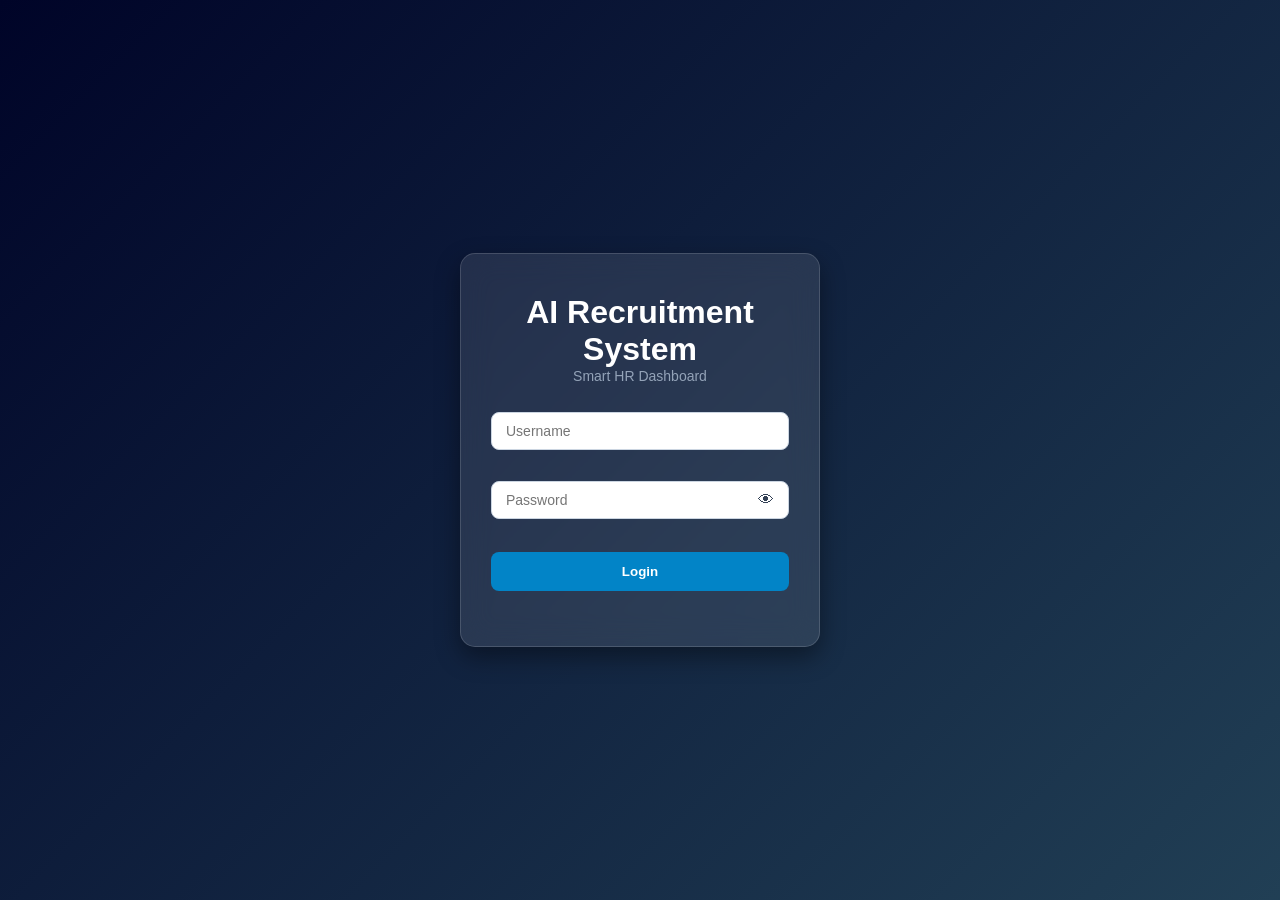
==== index.html @ 128d3105 "update" ====
<!DOCTYPE html>
<html lang="en">
<head>
    <meta charset="UTF-8">
    <meta name="viewport" content="width=device-width, initial-scale=1.0">
    <title>AI Recruitment Login</title>
    <link rel="stylesheet" href="style.css">
</head>
<body class="login-body">

    <div class="login-card">
        <h1>AI Recruitment System</h1>
        <p style="margin-bottom: 20px; color: #94a3b8; font-size: 14px;">Smart HR Dashboard</p>

        <div class="form-group" style="text-align: left;">
            <input type="text" id="username" placeholder="Username">
        </div>

        <div class="form-group password-box" style="text-align: left;">
            <input type="password" id="password" placeholder="Password">
            <span onclick="togglePassword()">👁</span>
        </div>

        <button class="btn-primary" onclick="login()" style="margin-top: 10px;">Login</button>

        <p id="msg"></p>
    </div>

    <script src="app.js"></script>
</body>
</html>
---- style.css ----
/* GLOBAL RESETS & GENERAL DESIGN */
* {
    margin: 0;
    padding: 0;
    box-sizing: border-box;
    font-family: 'Segoe UI', Arial, sans-serif;
}

body {
    background: #f8fafc;
    color: #1e293b;
}

/* LOGIN COMPONENT SPECIFIC */
.login-body {
    height: 100vh;
    display: flex;
    justify-content: center;
    align-items: center;
    background: linear-gradient(-45deg,#0f2027,#203a43,#2c5364,#000428);
    background-size: 400% 400%;
    animation: bg 10s ease infinite;
}

@keyframes bg {
    0%{background-position:0% 50%}
    50%{background-position:100% 50%}
    100%{background-position:0% 50%}
}

.login-card {
    background: rgba(255,255,255,0.1);
    padding: 40px 30px;
    border-radius: 15px;
    width: 360px;
    text-align: center;
    backdrop-filter: blur(15px);
    -webkit-backdrop-filter: blur(15px);
    color: white;
    box-shadow: 0 10px 25px rgba(0,0,0,0.4);
    border: 1px solid rgba(255, 255, 255, 0.15);
}

.login-card input {
    width: 100%;
    background: rgba(255, 255, 255, 0.9);
    color: #0f172a;
}

.password-box {
    position: relative;
    display: flex;
    align-items: center;
}

.password-box span {
    position: absolute;
    right: 15px;
    cursor: pointer;
    color: #334155;
    user-select: none;
}

#msg {
    margin-top: 15px;
    font-size: 14px;
    color: #f87171;
    font-weight: 500;
}

/* HEADER COMPONENT */
.top-header {
    width: 100%;
    background: #0f172a;
    color: white;
    padding: 15px 40px;
    display: flex;
    justify-content: space-between;
    align-items: center;
    box-shadow: 0 4px 6px -1px rgba(0,0,0,0.1);
    position: sticky;
    top: 0;
    z-index: 100;
}

.top-header h2 {
    font-size: 20px;
    font-weight: 700;
    letter-spacing: 0.5px;
    color: #38bdf8;
}

.btn-logout-top {
    padding: 8px 16px;
    background: transparent;
    border: 1px solid rgba(239, 68, 68, 0.4);
    border-radius: 6px;
    color: #f87171;
    font-weight: 600;
    cursor: pointer;
    transition: all 0.2s ease;
}

.btn-logout-top:hover {
    background: #ef4444;
    color: white;
    border-color: #ef4444;
}

/* RESET BUTTON STYLING */
.btn-sync {
    padding: 8px 16px;
    background: #0284c7;
    color: white;
    font-size: 14px;
    font-weight: 600;
    border: none;
    border-radius: 6px;
    cursor: pointer;
    transition: background 0.2s;
}

.btn-sync:hover {
    background: #0369a1;
}

/* GRID STRUCTURE PANELS */
.main-full {
    padding: 30px 40px;
    width: 100%;
    max-width: 1400px;
    margin: 0 auto;
}

.section {
    background: white;
    border-radius: 12px;
    padding: 25px;
    margin-bottom: 25px;
    box-shadow: 0 4px 6px -1px rgba(0,0,0,0.05);
    border: 1px solid #e2e8f0;
}

.section h1 {
    font-size: 20px;
    color: #0f172a;
    margin-bottom: 20px;
    font-weight: 600;
}

.stats-grid {
    display: flex;
    gap: 20px;
    width: 100%;
}

.stat-card {
    background: white;
    padding: 20px;
    border-radius: 12px;
    flex: 1;
    display: flex;
    align-items: center;
    gap: 15px;
    border: 1px solid #e2e8f0;
}

.stat-card .icon {
    font-size: 32px;
    background: #f0fdf4;
    padding: 10px;
    border-radius: 50px;
}

.stat-card h3 {
    font-size: 14px;
    color: #64748b;
    font-weight: 500;
}

.stat-card h2 {
    font-size: 28px;
    color: #0f172a;
    font-weight: 700;
}

.dashboard-layout {
    display: flex;
    gap: 25px;
    align-items: flex-start;
}

.left-col { flex: 1.6; }
.right-col { flex: 1; display: flex; flex-direction: column; }

.section-header {
    display: flex;
    justify-content: space-between;
    align-items: center;
    margin-bottom: 20px;
    flex-wrap: wrap;
    gap: 10px;
}

.section-header h1 { margin: 0; }

input[type="text"], input[type="password"], input[type="date"] {
    width: 100%;
    padding: 10px 14px;
    border: 1px solid #cbd5e1;
    border-radius: 8px;
    font-size: 14px;
    background: #fff;
    color: #1e293b;
    outline: none;
    margin: 8px 0;
    transition: border-color 0.2s;
}

input:focus {
    border-color: #38bdf8;
}

.section-header input[type="text"] {
    width: 250px;
    margin: 0;
}

.candidate-list {
    max-height: 520px;
    overflow-y: auto;
    padding-right: 5px;
}

.candidate-card {
    background: #f8fafc;
    border: 1px solid #e2e8f0;
    padding: 16px;
    border-radius: 10px;
    margin-bottom: 12px;
    display: flex;
    justify-content: space-between;
    align-items: center;
    transition: transform 0.2s, box-shadow 0.2s;
}

.candidate-card:hover {
    transform: translateY(-2px);
    box-shadow: 0 4px 12px rgba(0,0,0,0.03);
    background: #fff;
    border-color: #cbd5e1;
}

.candidate-info h4 {
    font-size: 16px;
    color: #0f172a;
    margin-bottom: 4px;
}

.skills-tag {
    font-size: 13px;
    color: #64748b;
}

.candidate-actions {
    display: flex;
    align-items: center;
    gap: 10px;
}

.score-badge {
    padding: 6px 12px;
    border-radius: 20px;
    font-size: 12px;
    font-weight: 600;
}
.badge-high { background: #dcfce7; color: #15803d; }
.badge-mid { background: #fef9c3; color: #a16207; }

button.btn-primary, button.btn-secondary {
    width: 100%;
    padding: 12px;
    border: none;
    border-radius: 8px;
    color: white;
    font-weight: 600;
    cursor: pointer;
    margin-top: 10px;
    transition: background 0.2s;
}

button.btn-primary { background: #0284c7; }
button.btn-primary:hover { background: #0369a1; }

button.btn-secondary { background: #10b981; }
button.btn-secondary:hover { background: #059669; }

.btn-action {
    padding: 6px 12px;
    background: #e2e8f0;
    border: none;
    border-radius: 6px;
    font-size: 12px;
    font-weight: 500;
    cursor: pointer;
    color: #334155;
}
.btn-action:hover { background: #cbd5e1; }

.btn-delete {
    background: transparent;
    border: none;
    cursor: pointer;
    padding: 5px;
    font-size: 14px;
    border-radius: 4px;
}
.btn-delete:hover { background: #fee2e2; }

.form-group {
    margin-bottom: 15px;
}
.form-group label {
    display: block;
    font-size: 13px;
    color: #64748b;
    margin-bottom: 6px;
    font-weight: 500;
}
.empty-state {
    text-align: center;
    color: #94a3b8;
    padding: 30px;
    font-style: italic;
}
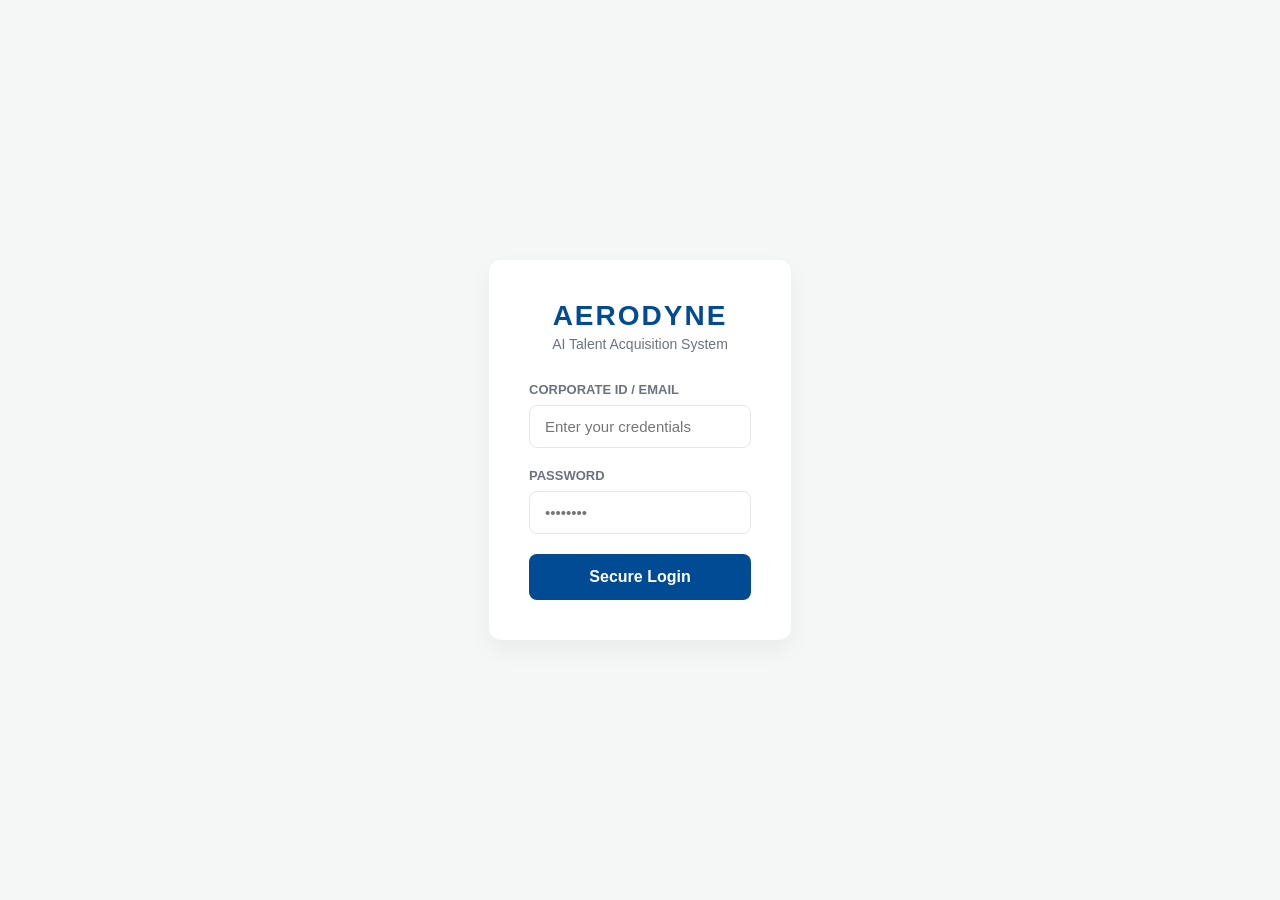
==== commit 979034e4: "update" ====
--- a/index.html
+++ b/index.html
@@ -3,29 +3,29 @@
 <head>
     <meta charset="UTF-8">
     <meta name="viewport" content="width=device-width, initial-scale=1.0">
-    <title>AI Recruitment Login</title>
+    <title>Aerodyne - AI Talent Acquisition</title>
     <link rel="stylesheet" href="style.css">
 </head>
 <body class="login-body">
-
-    <div class="login-card">
-        <h1>AI Recruitment System</h1>
-        <p style="margin-bottom: 20px; color: #94a3b8; font-size: 14px;">Smart HR Dashboard</p>
-
-        <div class="form-group" style="text-align: left;">
-            <input type="text" id="username" placeholder="Username">
+    <div class="login-container">
+        <div class="login-card">
+            <div class="brand">
+                <div class="brand-logo">AERODYNE</div>
+                <p>AI Talent Acquisition System</p>
+            </div>
+            <form id="loginForm">
+                <div class="input-group">
+                    <label for="username">Corporate ID / Email</label>
+                    <input type="text" id="username" placeholder="Enter your credentials" required>
+                </div>
+                <div class="input-group">
+                    <label for="password">Password</label>
+                    <input type="password" id="password" placeholder="••••••••" required>
+                </div>
+                <button type="submit" class="btn-primary">Secure Login</button>
+            </form>
         </div>
-
-        <div class="form-group password-box" style="text-align: left;">
-            <input type="password" id="password" placeholder="Password">
-            <span onclick="togglePassword()">👁</span>
-        </div>
-
-        <button class="btn-primary" onclick="login()" style="margin-top: 10px;">Login</button>
-
-        <p id="msg"></p>
     </div>
-
     <script src="app.js"></script>
 </body>
 </html>
--- a/style.css
+++ b/style.css
@@ -1,335 +1,99 @@
-/* GLOBAL RESETS & GENERAL DESIGN */
+:root {
+    --primary: #004b93; 
+    --primary-hover: #00366b;
+    --secondary: #10b981;
+    --background: #f4f7f6;
+    --surface: #ffffff;
+    --text-main: #1f2937;
+    --text-light: #6b7280;
+    --border: #e5e7eb;
+}
+
 * {
+    box-sizing: border-box;
     margin: 0;
     padding: 0;
-    box-sizing: border-box;
-    font-family: 'Segoe UI', Arial, sans-serif;
+    font-family: 'Inter', -apple-system, BlinkMacSystemFont, 'Segoe UI', Roboto, sans-serif;
 }
 
-body {
-    background: #f8fafc;
-    color: #1e293b;
-}
+body { background-color: var(--background); color: var(--text-main); }
 
-/* LOGIN COMPONENT SPECIFIC */
-.login-body {
-    height: 100vh;
-    display: flex;
-    justify-content: center;
-    align-items: center;
-    background: linear-gradient(-45deg,#0f2027,#203a43,#2c5364,#000428);
-    background-size: 400% 400%;
-    animation: bg 10s ease infinite;
-}
+/* Typography & Utilities */
+h1, h2, h3 { color: var(--text-main); }
+.hidden { display: none !important; }
+.text-center { text-align: center; }
 
-@keyframes bg {
-    0%{background-position:0% 50%}
-    50%{background-position:100% 50%}
-    100%{background-position:0% 50%}
-}
+/* --- Login Page --- */
+.login-body { display: flex; justify-content: center; align-items: center; height: 100vh; }
+.login-card { background: var(--surface); padding: 40px; border-radius: 12px; box-shadow: 0 10px 25px rgba(0,0,0,0.05); width: 100%; max-width: 400px; }
+.brand { text-align: center; margin-bottom: 30px; }
+.brand-logo { font-size: 28px; font-weight: 800; color: var(--primary); letter-spacing: 2px; }
+.brand p { color: var(--text-light); font-size: 14px; margin-top: 4px; }
+.input-group { margin-bottom: 20px; }
+.input-group label { display: block; margin-bottom: 8px; font-weight: 600; font-size: 13px; color: var(--text-light); text-transform: uppercase;}
+.input-group input { width: 100%; padding: 12px 15px; border: 1px solid var(--border); border-radius: 8px; outline: none; font-size: 15px; transition: 0.2s;}
+.input-group input:focus { border-color: var(--primary); box-shadow: 0 0 0 3px rgba(0, 75, 147, 0.1); }
+.btn-primary { width: 100%; background: var(--primary); color: white; border: none; padding: 14px; border-radius: 8px; font-size: 16px; font-weight: 600; cursor: pointer; transition: 0.2s; }
+.btn-primary:hover { background: var(--primary-hover); }
 
-.login-card {
-    background: rgba(255,255,255,0.1);
-    padding: 40px 30px;
-    border-radius: 15px;
-    width: 360px;
-    text-align: center;
-    backdrop-filter: blur(15px);
-    -webkit-backdrop-filter: blur(15px);
-    color: white;
-    box-shadow: 0 10px 25px rgba(0,0,0,0.4);
-    border: 1px solid rgba(255, 255, 255, 0.15);
-}
+/* --- Dashboard --- */
+.navbar { display: flex; justify-content: space-between; align-items: center; padding: 15px 40px; background: var(--surface); border-bottom: 1px solid var(--border); }
+.navbar .logo { font-weight: 800; color: var(--primary); font-size: 20px; letter-spacing: 1px;}
+.navbar .logo span { color: var(--text-light); font-weight: 400; }
+.navbar a { text-decoration: none; color: var(--text-light); margin-left: 30px; font-weight: 500; font-size: 14px; transition: 0.2s;}
+.navbar a:hover, .navbar a.active { color: var(--primary); }
+.navbar a.logout { color: #ef4444; }
 
-.login-card input {
-    width: 100%;
-    background: rgba(255, 255, 255, 0.9);
-    color: #0f172a;
-}
+.dashboard { padding: 40px; max-width: 1200px; margin: 0 auto; }
+.dashboard-header { display: flex; justify-content: space-between; align-items: center; margin-bottom: 30px; }
+.dashboard-header h1 { font-size: 24px; }
+.dashboard-header p { color: var(--text-light); font-size: 15px; margin-top: 5px; }
 
-.password-box {
-    position: relative;
-    display: flex;
-    align-items: center;
-}
+.btn-action { display: flex; align-items: center; gap: 8px; background: var(--primary); color: white; border: none; padding: 10px 20px; border-radius: 8px; font-weight: 600; cursor: pointer; transition: 0.2s; }
+.btn-action:hover { background: var(--primary-hover); transform: translateY(-1px); }
 
-.password-box span {
-    position: absolute;
-    right: 15px;
-    cursor: pointer;
-    color: #334155;
-    user-select: none;
-}
+/* Metrics */
+.metrics-grid { display: grid; grid-template-columns: repeat(3, 1fr); gap: 24px; margin-bottom: 40px; }
+.metric-card { background: var(--surface); padding: 25px; border-radius: 12px; border: 1px solid var(--border); box-shadow: 0 4px 6px rgba(0,0,0,0.02); }
+.metric-card h3 { font-size: 13px; color: var(--text-light); text-transform: uppercase; letter-spacing: 1px; }
+.metric-card .number { font-size: 36px; font-weight: 800; color: var(--text-main); margin-top: 10px; }
+.highlight-card .number { color: var(--secondary); }
 
-#msg {
-    margin-top: 15px;
-    font-size: 14px;
-    color: #f87171;
-    font-weight: 500;
-}
+/* Table */
+.candidate-list { background: var(--surface); padding: 30px; border-radius: 12px; border: 1px solid var(--border); }
+.candidate-list h2 { font-size: 18px; margin-bottom: 20px; }
+table { width: 100%; border-collapse: collapse; }
+th, td { padding: 16px 12px; text-align: left; border-bottom: 1px solid var(--border); }
+th { color: var(--text-light); font-weight: 600; font-size: 13px; text-transform: uppercase; }
+td { font-size: 15px; }
+.score-badge { background: #e0f2fe; color: #0369a1; padding: 4px 10px; border-radius: 20px; font-weight: 700; font-size: 14px;}
 
-/* HEADER COMPONENT */
-.top-header {
-    width: 100%;
-    background: #0f172a;
-    color: white;
-    padding: 15px 40px;
-    display: flex;
-    justify-content: space-between;
-    align-items: center;
-    box-shadow: 0 4px 6px -1px rgba(0,0,0,0.1);
-    position: sticky;
-    top: 0;
-    z-index: 100;
-}
+/* Interactive Buttons */
+.btn-outline, .btn-explain { border: 1px solid var(--primary); background: transparent; color: var(--primary); padding: 8px 16px; border-radius: 6px; cursor: pointer; font-weight: 600; font-size: 13px; transition: 0.2s; }
+.btn-outline:hover { background: #f0f7ff; }
+.btn-explain { border-color: #6366f1; color: #6366f1; }
+.btn-explain:hover { background: #e0e7ff; }
+.btn-invited { background: var(--secondary); border: 1px solid var(--secondary); color: white; }
 
-.top-header h2 {
-    font-size: 20px;
-    font-weight: 700;
-    letter-spacing: 0.5px;
-    color: #38bdf8;
-}
+/* Modals */
+.modal { position: fixed; top: 0; left: 0; width: 100%; height: 100%; background: rgba(0,0,0,0.5); display: flex; justify-content: center; align-items: center; z-index: 1000; backdrop-filter: blur(4px); }
+.modal-content { background: var(--surface); padding: 40px; border-radius: 16px; width: 100%; max-width: 500px; box-shadow: 0 20px 25px -5px rgba(0,0,0,0.1); }
+.modal-header { display: flex; justify-content: space-between; align-items: center; border-bottom: 1px solid var(--border); padding-bottom: 15px; margin-bottom: 20px; }
+.close-btn { background: none; border: none; font-size: 24px; cursor: pointer; color: var(--text-light); }
 
-.btn-logout-top {
-    padding: 8px 16px;
-    background: transparent;
-    border: 1px solid rgba(239, 68, 68, 0.4);
-    border-radius: 6px;
-    color: #f87171;
-    font-weight: 600;
-    cursor: pointer;
-    transition: all 0.2s ease;
-}
+/* Loader Simulation */
+.loader { border: 4px solid #f3f3f3; border-top: 4px solid var(--primary); border-radius: 50%; width: 50px; height: 50px; animation: spin 1s linear infinite; margin: 20px auto; }
+@keyframes spin { 0% { transform: rotate(0deg); } 100% { transform: rotate(360deg); } }
+.status-text { color: var(--text-light); font-weight: 500; }
 
-.btn-logout-top:hover {
-    background: #ef4444;
-    color: white;
-    border-color: #ef4444;
-}
-
-/* RESET BUTTON STYLING */
-.btn-sync {
-    padding: 8px 16px;
-    background: #0284c7;
-    color: white;
-    font-size: 14px;
-    font-weight: 600;
-    border: none;
-    border-radius: 6px;
-    cursor: pointer;
-    transition: background 0.2s;
-}
-
-.btn-sync:hover {
-    background: #0369a1;
-}
-
-/* GRID STRUCTURE PANELS */
-.main-full {
-    padding: 30px 40px;
-    width: 100%;
-    max-width: 1400px;
-    margin: 0 auto;
-}
-
-.section {
-    background: white;
-    border-radius: 12px;
-    padding: 25px;
-    margin-bottom: 25px;
-    box-shadow: 0 4px 6px -1px rgba(0,0,0,0.05);
-    border: 1px solid #e2e8f0;
-}
-
-.section h1 {
-    font-size: 20px;
-    color: #0f172a;
-    margin-bottom: 20px;
-    font-weight: 600;
-}
-
-.stats-grid {
-    display: flex;
-    gap: 20px;
-    width: 100%;
-}
-
-.stat-card {
-    background: white;
-    padding: 20px;
-    border-radius: 12px;
-    flex: 1;
-    display: flex;
-    align-items: center;
-    gap: 15px;
-    border: 1px solid #e2e8f0;
-}
-
-.stat-card .icon {
-    font-size: 32px;
-    background: #f0fdf4;
-    padding: 10px;
-    border-radius: 50px;
-}
-
-.stat-card h3 {
-    font-size: 14px;
-    color: #64748b;
-    font-weight: 500;
-}
-
-.stat-card h2 {
-    font-size: 28px;
-    color: #0f172a;
-    font-weight: 700;
-}
-
-.dashboard-layout {
-    display: flex;
-    gap: 25px;
-    align-items: flex-start;
-}
-
-.left-col { flex: 1.6; }
-.right-col { flex: 1; display: flex; flex-direction: column; }
-
-.section-header {
-    display: flex;
-    justify-content: space-between;
-    align-items: center;
-    margin-bottom: 20px;
-    flex-wrap: wrap;
-    gap: 10px;
-}
-
-.section-header h1 { margin: 0; }
-
-input[type="text"], input[type="password"], input[type="date"] {
-    width: 100%;
-    padding: 10px 14px;
-    border: 1px solid #cbd5e1;
-    border-radius: 8px;
-    font-size: 14px;
-    background: #fff;
-    color: #1e293b;
-    outline: none;
-    margin: 8px 0;
-    transition: border-color 0.2s;
-}
-
-input:focus {
-    border-color: #38bdf8;
-}
-
-.section-header input[type="text"] {
-    width: 250px;
-    margin: 0;
-}
-
-.candidate-list {
-    max-height: 520px;
-    overflow-y: auto;
-    padding-right: 5px;
-}
-
-.candidate-card {
-    background: #f8fafc;
-    border: 1px solid #e2e8f0;
-    padding: 16px;
-    border-radius: 10px;
-    margin-bottom: 12px;
-    display: flex;
-    justify-content: space-between;
-    align-items: center;
-    transition: transform 0.2s, box-shadow 0.2s;
-}
-
-.candidate-card:hover {
-    transform: translateY(-2px);
-    box-shadow: 0 4px 12px rgba(0,0,0,0.03);
-    background: #fff;
-    border-color: #cbd5e1;
-}
-
-.candidate-info h4 {
-    font-size: 16px;
-    color: #0f172a;
-    margin-bottom: 4px;
-}
-
-.skills-tag {
-    font-size: 13px;
-    color: #64748b;
-}
-
-.candidate-actions {
-    display: flex;
-    align-items: center;
-    gap: 10px;
-}
-
-.score-badge {
-    padding: 6px 12px;
-    border-radius: 20px;
-    font-size: 12px;
-    font-weight: 600;
-}
-.badge-high { background: #dcfce7; color: #15803d; }
-.badge-mid { background: #fef9c3; color: #a16207; }
-
-button.btn-primary, button.btn-secondary {
-    width: 100%;
-    padding: 12px;
-    border: none;
-    border-radius: 8px;
-    color: white;
-    font-weight: 600;
-    cursor: pointer;
-    margin-top: 10px;
-    transition: background 0.2s;
-}
-
-button.btn-primary { background: #0284c7; }
-button.btn-primary:hover { background: #0369a1; }
-
-button.btn-secondary { background: #10b981; }
-button.btn-secondary:hover { background: #059669; }
-
-.btn-action {
-    padding: 6px 12px;
-    background: #e2e8f0;
-    border: none;
-    border-radius: 6px;
-    font-size: 12px;
-    font-weight: 500;
-    cursor: pointer;
-    color: #334155;
-}
-.btn-action:hover { background: #cbd5e1; }
-
-.btn-delete {
-    background: transparent;
-    border: none;
-    cursor: pointer;
-    padding: 5px;
-    font-size: 14px;
-    border-radius: 4px;
-}
-.btn-delete:hover { background: #fee2e2; }
-
-.form-group {
-    margin-bottom: 15px;
-}
-.form-group label {
-    display: block;
-    font-size: 13px;
-    color: #64748b;
-    margin-bottom: 6px;
-    font-weight: 500;
-}
-.empty-state {
-    text-align: center;
-    color: #94a3b8;
-    padding: 30px;
-    font-style: italic;
-}+/* XAI Styling */
+.score-display { text-align: center; margin-bottom: 30px; }
+.score-display h1 { font-size: 48px; color: var(--primary); }
+.score-display p { color: var(--text-light); font-weight: 500; }
+.xai-details h3 { font-size: 14px; text-transform: uppercase; color: var(--text-light); margin-bottom: 10px; }
+.tags-container { display: flex; flex-wrap: wrap; gap: 8px; }
+.tag { background: #f3f4f6; color: #374151; padding: 4px 12px; border-radius: 16px; font-size: 13px; font-weight: 500; border: 1px solid var(--border);}
+.context-text { font-size: 14px; line-height: 1.6; }
+.progress-bar-bg { background: #e5e7eb; height: 8px; border-radius: 4px; overflow: hidden; margin-bottom: 8px; }
+.progress-bar-fill { background: var(--secondary); height: 100%; border-radius: 4px; transition: width 1s ease-in-out; }
+.retention-text { font-size: 13px; color: var(--secondary); font-weight: 600; }
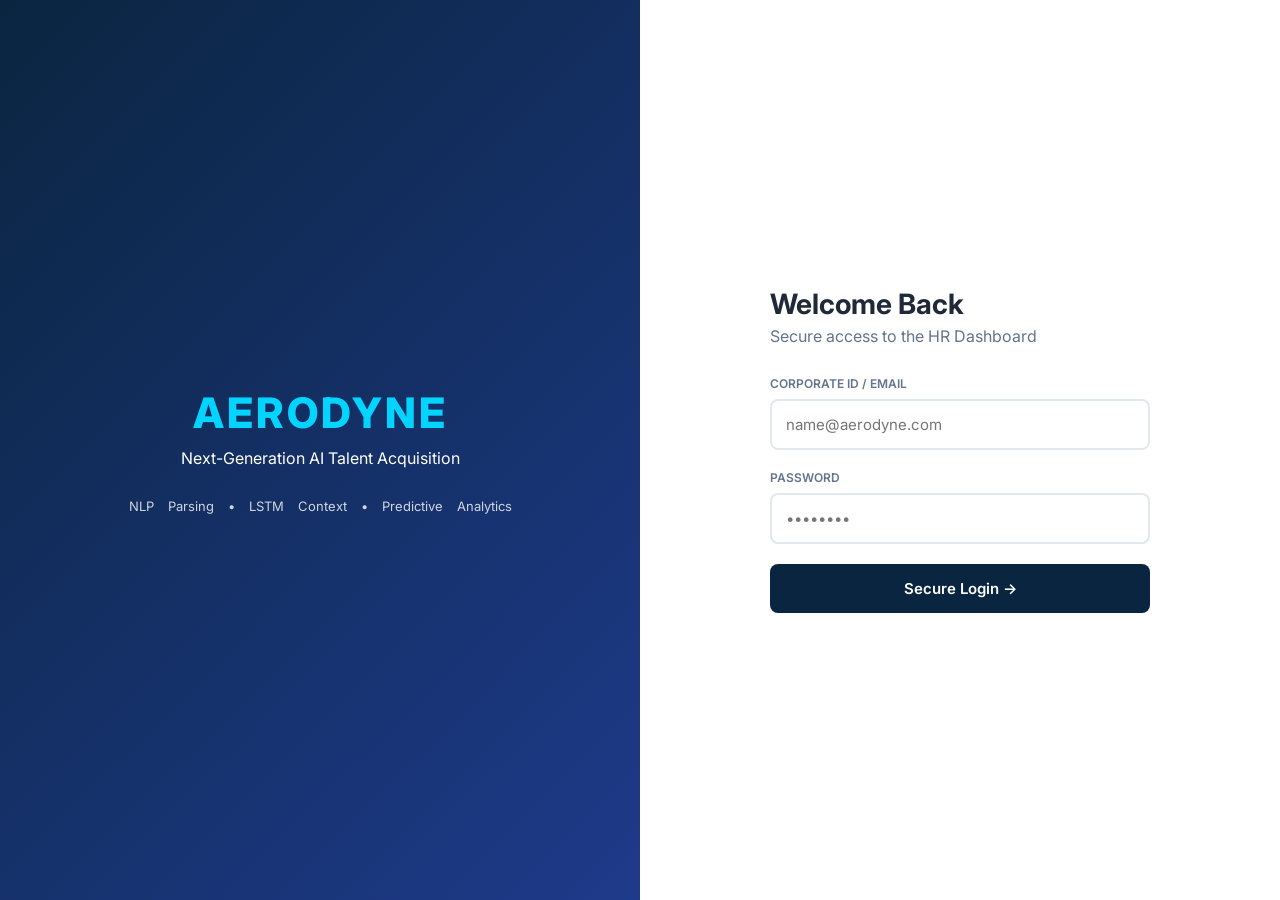
==== commit b1b96ef8: "update" ====
--- a/index.html
+++ b/index.html
@@ -4,26 +4,36 @@
     <meta charset="UTF-8">
     <meta name="viewport" content="width=device-width, initial-scale=1.0">
     <title>Aerodyne - AI Talent Acquisition</title>
+    <link href="https://fonts.googleapis.com/css2?family=Inter:wght@300;400;600;800&display=swap" rel="stylesheet">
     <link rel="stylesheet" href="style.css">
 </head>
 <body class="login-body">
     <div class="login-container">
-        <div class="login-card">
-            <div class="brand">
-                <div class="brand-logo">AERODYNE</div>
-                <p>AI Talent Acquisition System</p>
+        <div class="login-left">
+            <div class="brand-showcase">
+                <h1>AERODYNE</h1>
+                <p>Next-Generation AI Talent Acquisition</p>
+                <div class="tech-stack">
+                    <span>NLP Parsing</span> • <span>LSTM Context</span> • <span>Predictive Analytics</span>
+                </div>
             </div>
-            <form id="loginForm">
-                <div class="input-group">
-                    <label for="username">Corporate ID / Email</label>
-                    <input type="text" id="username" placeholder="Enter your credentials" required>
-                </div>
-                <div class="input-group">
-                    <label for="password">Password</label>
-                    <input type="password" id="password" placeholder="••••••••" required>
-                </div>
-                <button type="submit" class="btn-primary">Secure Login</button>
-            </form>
+        </div>
+        <div class="login-right">
+            <div class="login-form-wrapper">
+                <h2>Welcome Back</h2>
+                <p class="subtitle">Secure access to the HR Dashboard</p>
+                <form id="loginForm">
+                    <div class="input-group">
+                        <label for="username">Corporate ID / Email</label>
+                        <input type="text" id="username" placeholder="name@aerodyne.com" required>
+                    </div>
+                    <div class="input-group">
+                        <label for="password">Password</label>
+                        <input type="password" id="password" placeholder="••••••••" required>
+                    </div>
+                    <button type="submit" class="btn-primary ripple">Secure Login &rarr;</button>
+                </form>
+            </div>
         </div>
     </div>
     <script src="app.js"></script>
--- a/style.css
+++ b/style.css
@@ -1,99 +1,114 @@
 :root {
-    --primary: #004b93; 
-    --primary-hover: #00366b;
-    --secondary: #10b981;
-    --background: #f4f7f6;
+    --primary: #0a2540; /* Deep Enterprise Blue */
+    --accent: #00d4ff; /* Tech Cyan */
+    --success: #10b981;
+    --bg-main: #f6f9fc;
     --surface: #ffffff;
-    --text-main: #1f2937;
-    --text-light: #6b7280;
-    --border: #e5e7eb;
+    --text-dark: #1f2937;
+    --text-light: #64748b;
+    --border: #e2e8f0;
+    --shadow: 0 10px 15px -3px rgba(10, 37, 64, 0.08);
 }
 
-* {
-    box-sizing: border-box;
-    margin: 0;
-    padding: 0;
-    font-family: 'Inter', -apple-system, BlinkMacSystemFont, 'Segoe UI', Roboto, sans-serif;
-}
+* { box-sizing: border-box; margin: 0; padding: 0; font-family: 'Inter', sans-serif; }
+body { background: var(--bg-main); color: var(--text-dark); overflow-x: hidden; }
 
-body { background-color: var(--background); color: var(--text-main); }
+/* Animations */
+.fade-in { animation: fadeIn 0.8s ease forwards; }
+.slide-up { animation: slideUp 0.8s ease forwards; opacity: 0; transform: translateY(20px); }
+.delay-1 { animation-delay: 0.2s; }
+@keyframes fadeIn { to { opacity: 1; } }
+@keyframes slideUp { to { opacity: 1; transform: translateY(0); } }
 
-/* Typography & Utilities */
-h1, h2, h3 { color: var(--text-main); }
-.hidden { display: none !important; }
-.text-center { text-align: center; }
+/* --- Login Page (Split Screen) --- */
+.login-body { display: flex; height: 100vh; background: var(--surface); }
+.login-container { display: flex; width: 100%; }
+.login-left { flex: 1; background: linear-gradient(135deg, var(--primary) 0%, #1e3a8a 100%); color: white; display: flex; align-items: center; justify-content: center; padding: 40px; text-align: center; }
+.brand-showcase h1 { font-size: 42px; font-weight: 800; letter-spacing: 3px; margin-bottom: 10px; color: var(--accent); }
+.tech-stack { margin-top: 30px; font-size: 13px; opacity: 0.8; word-spacing: 10px; }
+.login-right { flex: 1; display: flex; align-items: center; justify-content: center; padding: 40px; }
+.login-form-wrapper { width: 100%; max-width: 380px; }
+.login-form-wrapper h2 { font-size: 28px; margin-bottom: 5px; }
+.subtitle { color: var(--text-light); margin-bottom: 30px; }
+.input-group { margin-bottom: 20px; }
+.input-group label { display: block; font-size: 12px; font-weight: 600; color: var(--text-light); text-transform: uppercase; margin-bottom: 8px; }
+.input-group input { width: 100%; padding: 14px; border: 2px solid var(--border); border-radius: 8px; font-size: 15px; transition: 0.3s; }
+.input-group input:focus { border-color: var(--primary); outline: none; box-shadow: 0 0 0 4px rgba(10,37,64,0.1); }
+.btn-primary { background: var(--primary); color: white; width: 100%; padding: 15px; border: none; border-radius: 8px; font-size: 15px; font-weight: 600; cursor: pointer; transition: 0.3s; }
+.btn-primary:hover { background: #1e3a8a; transform: translateY(-2px); box-shadow: 0 4px 12px rgba(10,37,64,0.2); }
 
-/* --- Login Page --- */
-.login-body { display: flex; justify-content: center; align-items: center; height: 100vh; }
-.login-card { background: var(--surface); padding: 40px; border-radius: 12px; box-shadow: 0 10px 25px rgba(0,0,0,0.05); width: 100%; max-width: 400px; }
-.brand { text-align: center; margin-bottom: 30px; }
-.brand-logo { font-size: 28px; font-weight: 800; color: var(--primary); letter-spacing: 2px; }
-.brand p { color: var(--text-light); font-size: 14px; margin-top: 4px; }
-.input-group { margin-bottom: 20px; }
-.input-group label { display: block; margin-bottom: 8px; font-weight: 600; font-size: 13px; color: var(--text-light); text-transform: uppercase;}
-.input-group input { width: 100%; padding: 12px 15px; border: 1px solid var(--border); border-radius: 8px; outline: none; font-size: 15px; transition: 0.2s;}
-.input-group input:focus { border-color: var(--primary); box-shadow: 0 0 0 3px rgba(0, 75, 147, 0.1); }
-.btn-primary { width: 100%; background: var(--primary); color: white; border: none; padding: 14px; border-radius: 8px; font-size: 16px; font-weight: 600; cursor: pointer; transition: 0.2s; }
-.btn-primary:hover { background: var(--primary-hover); }
+/* --- Dashboard Layout --- */
+.dashboard-body { display: flex; min-height: 100vh; }
+.sidebar { width: 260px; background: var(--surface); border-right: 1px solid var(--border); display: flex; flex-direction: column; padding: 30px 20px; }
+.sidebar .logo { font-size: 22px; font-weight: 800; color: var(--primary); letter-spacing: 1px; margin-bottom: 40px; padding-left: 10px; }
+.sidebar .logo span { color: var(--accent); }
+.nav-menu a { display: flex; align-items: center; padding: 12px 15px; color: var(--text-light); text-decoration: none; font-weight: 500; border-radius: 8px; margin-bottom: 10px; transition: 0.2s; }
+.nav-menu a.active, .nav-menu a:hover { background: #f1f5f9; color: var(--primary); }
+.nav-menu .icon { margin-right: 12px; font-style: normal; }
+.bottom-nav { margin-top: auto; border-top: 1px solid var(--border); padding-top: 20px; }
+.logout { color: #ef4444 !important; }
 
-/* --- Dashboard --- */
-.navbar { display: flex; justify-content: space-between; align-items: center; padding: 15px 40px; background: var(--surface); border-bottom: 1px solid var(--border); }
-.navbar .logo { font-weight: 800; color: var(--primary); font-size: 20px; letter-spacing: 1px;}
-.navbar .logo span { color: var(--text-light); font-weight: 400; }
-.navbar a { text-decoration: none; color: var(--text-light); margin-left: 30px; font-weight: 500; font-size: 14px; transition: 0.2s;}
-.navbar a:hover, .navbar a.active { color: var(--primary); }
-.navbar a.logout { color: #ef4444; }
-
-.dashboard { padding: 40px; max-width: 1200px; margin: 0 auto; }
-.dashboard-header { display: flex; justify-content: space-between; align-items: center; margin-bottom: 30px; }
-.dashboard-header h1 { font-size: 24px; }
-.dashboard-header p { color: var(--text-light); font-size: 15px; margin-top: 5px; }
-
-.btn-action { display: flex; align-items: center; gap: 8px; background: var(--primary); color: white; border: none; padding: 10px 20px; border-radius: 8px; font-weight: 600; cursor: pointer; transition: 0.2s; }
-.btn-action:hover { background: var(--primary-hover); transform: translateY(-1px); }
+.main-content { flex: 1; padding: 40px 50px; }
+.top-header { display: flex; justify-content: space-between; align-items: center; margin-bottom: 40px; }
+.header-titles h1 { font-size: 28px; color: var(--primary); }
+.header-titles p { color: var(--text-light); margin-top: 5px; }
+.pulse-btn { width: auto; padding: 12px 24px; animation: pulse 2s infinite; }
+@keyframes pulse { 0% { box-shadow: 0 0 0 0 rgba(10,37,64, 0.4); } 70% { box-shadow: 0 0 0 10px rgba(10,37,64, 0); } 100% { box-shadow: 0 0 0 0 rgba(10,37,64, 0); } }
 
 /* Metrics */
-.metrics-grid { display: grid; grid-template-columns: repeat(3, 1fr); gap: 24px; margin-bottom: 40px; }
-.metric-card { background: var(--surface); padding: 25px; border-radius: 12px; border: 1px solid var(--border); box-shadow: 0 4px 6px rgba(0,0,0,0.02); }
-.metric-card h3 { font-size: 13px; color: var(--text-light); text-transform: uppercase; letter-spacing: 1px; }
-.metric-card .number { font-size: 36px; font-weight: 800; color: var(--text-main); margin-top: 10px; }
-.highlight-card .number { color: var(--secondary); }
+.metrics-grid { display: grid; grid-template-columns: repeat(3, 1fr); gap: 25px; margin-bottom: 40px; }
+.metric-card { background: var(--surface); padding: 25px; border-radius: 16px; box-shadow: var(--shadow); display: flex; align-items: center; gap: 20px; transition: transform 0.3s; }
+.metric-card:hover { transform: translateY(-5px); }
+.metric-icon { width: 50px; height: 50px; border-radius: 12px; display: flex; align-items: center; justify-content: center; font-size: 24px; }
+.blue-icon { background: #e0f2fe; color: #0284c7; }
+.purple-icon { background: #f3e8ff; color: #9333ea; }
+.green-icon { background: #dcfce7; color: #16a34a; }
+.metric-card h3 { font-size: 13px; color: var(--text-light); text-transform: uppercase; }
+.metric-card .number { font-size: 28px; font-weight: 700; color: var(--primary); margin-top: 5px; }
 
 /* Table */
-.candidate-list { background: var(--surface); padding: 30px; border-radius: 12px; border: 1px solid var(--border); }
-.candidate-list h2 { font-size: 18px; margin-bottom: 20px; }
+.candidate-section { background: var(--surface); border-radius: 16px; box-shadow: var(--shadow); padding: 30px; }
+.section-header { display: flex; align-items: center; gap: 15px; margin-bottom: 25px; }
+.badge { background: #dbeafe; color: #1e40af; padding: 4px 10px; border-radius: 20px; font-size: 12px; font-weight: 600; }
 table { width: 100%; border-collapse: collapse; }
-th, td { padding: 16px 12px; text-align: left; border-bottom: 1px solid var(--border); }
-th { color: var(--text-light); font-weight: 600; font-size: 13px; text-transform: uppercase; }
-td { font-size: 15px; }
-.score-badge { background: #e0f2fe; color: #0369a1; padding: 4px 10px; border-radius: 20px; font-weight: 700; font-size: 14px;}
+th { text-align: left; padding: 15px; color: var(--text-light); font-size: 12px; text-transform: uppercase; border-bottom: 2px solid var(--border); }
+td { padding: 18px 15px; border-bottom: 1px solid var(--border); vertical-align: middle; }
+.cand-name { font-weight: 600; color: var(--primary); display: block; }
+.score-pill { background: linear-gradient(135deg, var(--success), #059669); color: white; padding: 6px 12px; border-radius: 20px; font-weight: 700; font-size: 13px; display: inline-block;}
 
-/* Interactive Buttons */
-.btn-outline, .btn-explain { border: 1px solid var(--primary); background: transparent; color: var(--primary); padding: 8px 16px; border-radius: 6px; cursor: pointer; font-weight: 600; font-size: 13px; transition: 0.2s; }
-.btn-outline:hover { background: #f0f7ff; }
-.btn-explain { border-color: #6366f1; color: #6366f1; }
-.btn-explain:hover { background: #e0e7ff; }
-.btn-invited { background: var(--secondary); border: 1px solid var(--secondary); color: white; }
+/* Buttons */
+.btn-xai, .btn-action { border: none; padding: 8px 16px; border-radius: 6px; font-size: 13px; font-weight: 600; cursor: pointer; transition: 0.2s; }
+.btn-xai { background: #f1f5f9; color: var(--primary); }
+.btn-xai:hover { background: #e2e8f0; }
+.btn-action { background: var(--surface); border: 2px solid var(--border); color: var(--text-dark); }
+.btn-action.invited { background: var(--success); border-color: var(--success); color: white; }
+.btn-action:hover:not(.invited) { border-color: var(--primary); }
 
-/* Modals */
-.modal { position: fixed; top: 0; left: 0; width: 100%; height: 100%; background: rgba(0,0,0,0.5); display: flex; justify-content: center; align-items: center; z-index: 1000; backdrop-filter: blur(4px); }
-.modal-content { background: var(--surface); padding: 40px; border-radius: 16px; width: 100%; max-width: 500px; box-shadow: 0 20px 25px -5px rgba(0,0,0,0.1); }
-.modal-header { display: flex; justify-content: space-between; align-items: center; border-bottom: 1px solid var(--border); padding-bottom: 15px; margin-bottom: 20px; }
-.close-btn { background: none; border: none; font-size: 24px; cursor: pointer; color: var(--text-light); }
+/* Modals & XAI */
+.hidden { display: none !important; }
+.modal { position: fixed; top: 0; left: 0; width: 100%; height: 100%; background: rgba(15, 23, 42, 0.6); backdrop-filter: blur(5px); display: flex; justify-content: center; align-items: center; z-index: 1000; opacity: 0; animation: fadeIn 0.3s forwards; }
+.glass-effect { background: rgba(255, 255, 255, 0.95); backdrop-filter: blur(10px); border: 1px solid rgba(255,255,255,0.2); padding: 40px; border-radius: 20px; width: 100%; max-width: 450px; box-shadow: 0 25px 50px -12px rgba(0,0,0,0.25); transform: scale(0.95); animation: scaleUp 0.3s forwards; }
+@keyframes scaleUp { to { transform: scale(1); } }
+.modal-header { display: flex; justify-content: space-between; align-items: center; margin-bottom: 25px; }
+.close-btn { background: none; border: none; font-size: 28px; color: var(--text-light); cursor: pointer; }
 
-/* Loader Simulation */
-.loader { border: 4px solid #f3f3f3; border-top: 4px solid var(--primary); border-radius: 50%; width: 50px; height: 50px; animation: spin 1s linear infinite; margin: 20px auto; }
-@keyframes spin { 0% { transform: rotate(0deg); } 100% { transform: rotate(360deg); } }
-.status-text { color: var(--text-light); font-weight: 500; }
+/* Circular Progress */
+.score-circle { width: 120px; margin: 0 auto 30px auto; }
+.circular-chart { display: block; margin: 0 auto; max-width: 100%; max-height: 250px; }
+.circle-bg { fill: none; stroke: #e2e8f0; stroke-width: 2.5; }
+.circle { fill: none; stroke-width: 2.5; stroke-linecap: round; transition: stroke-dasharray 1s ease-out; }
+.blue .circle { stroke: var(--accent); }
+.percentage { fill: var(--primary); font-family: sans-serif; font-size: 8px; font-weight: bold; text-anchor: middle; }
 
-/* XAI Styling */
-.score-display { text-align: center; margin-bottom: 30px; }
-.score-display h1 { font-size: 48px; color: var(--primary); }
-.score-display p { color: var(--text-light); font-weight: 500; }
-.xai-details h3 { font-size: 14px; text-transform: uppercase; color: var(--text-light); margin-bottom: 10px; }
+/* XAI Details */
+.mt-4 { margin-top: 25px; }
+.xai-details h3 { font-size: 12px; text-transform: uppercase; color: var(--text-light); margin-bottom: 12px; letter-spacing: 1px; }
 .tags-container { display: flex; flex-wrap: wrap; gap: 8px; }
-.tag { background: #f3f4f6; color: #374151; padding: 4px 12px; border-radius: 16px; font-size: 13px; font-weight: 500; border: 1px solid var(--border);}
-.context-text { font-size: 14px; line-height: 1.6; }
-.progress-bar-bg { background: #e5e7eb; height: 8px; border-radius: 4px; overflow: hidden; margin-bottom: 8px; }
-.progress-bar-fill { background: var(--secondary); height: 100%; border-radius: 4px; transition: width 1s ease-in-out; }
-.retention-text { font-size: 13px; color: var(--secondary); font-weight: 600; }+.tag { background: #e0f2fe; color: #0369a1; padding: 5px 12px; border-radius: 6px; font-size: 12px; font-weight: 600; }
+.context-text { font-size: 14px; color: var(--text-dark); line-height: 1.6; background: #f8fafc; padding: 15px; border-radius: 8px; border-left: 4px solid var(--accent); }
+.progress-container { width: 100%; background: #e2e8f0; border-radius: 10px; height: 10px; overflow: hidden; }
+.progress-bar { height: 100%; background: linear-gradient(90deg, var(--accent), var(--primary)); width: 0%; transition: width 1.5s ease-in-out; }
+
+/* Toast */
+.toast { position: fixed; bottom: 30px; right: 30px; background: var(--primary); color: white; padding: 15px 25px; border-radius: 8px; box-shadow: 0 10px 15px rgba(0,0,0,0.1); font-weight: 500; transform: translateY(100px); opacity: 0; transition: all 0.4s cubic-bezier(0.68, -0.55, 0.265, 1.55); z-index: 2000; }
+.toast.show { transform: translateY(0); opacity: 1; }
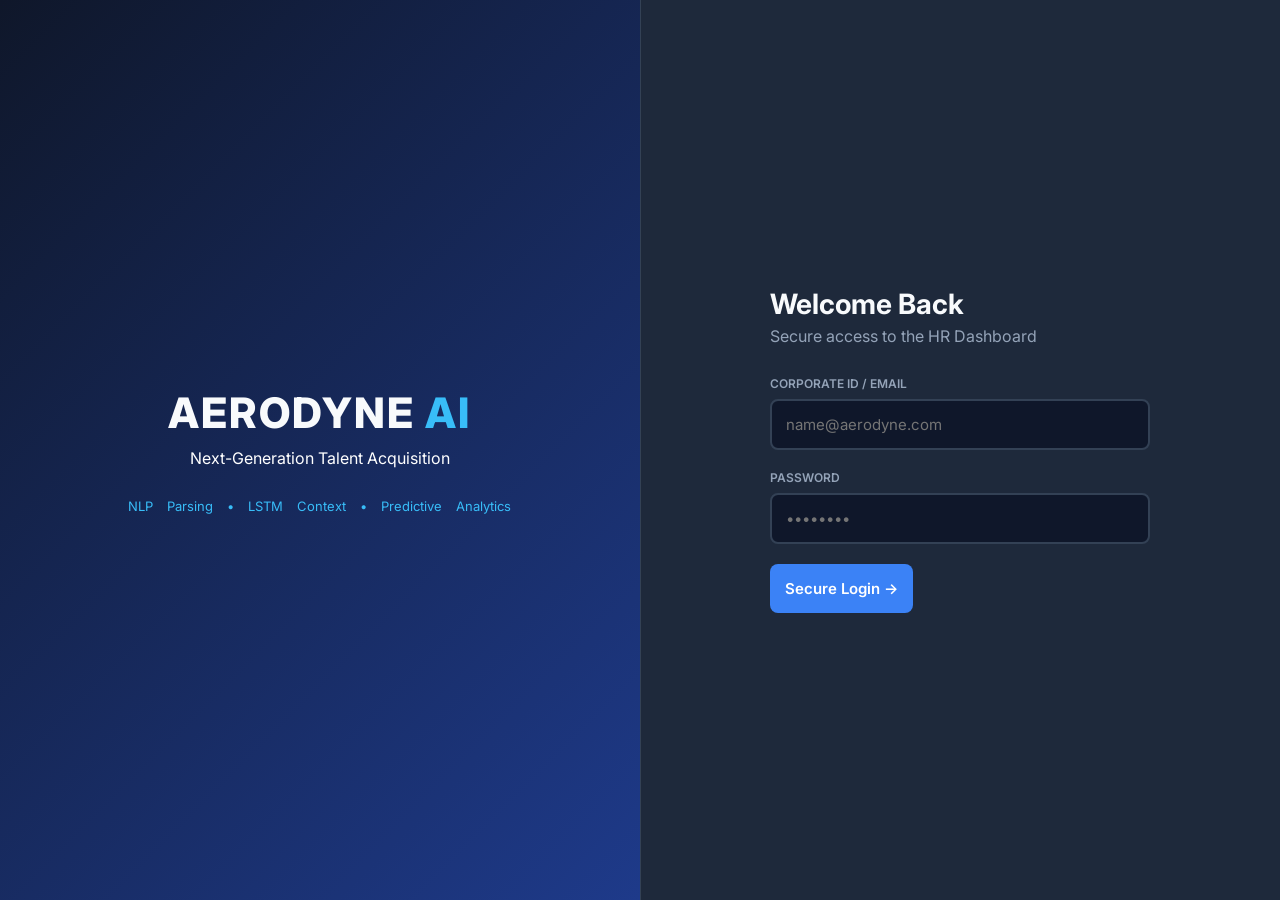
==== commit f3dafe74: "update" ====
--- a/index.html
+++ b/index.html
@@ -4,22 +4,22 @@
     <meta charset="UTF-8">
     <meta name="viewport" content="width=device-width, initial-scale=1.0">
     <title>Aerodyne - AI Talent Acquisition</title>
-    <link href="https://fonts.googleapis.com/css2?family=Inter:wght@300;400;600;800&display=swap" rel="stylesheet">
+    <link href="https://fonts.googleapis.com/css2?family=Inter:wght@300;400;500;600;800&display=swap" rel="stylesheet">
     <link rel="stylesheet" href="style.css">
 </head>
 <body class="login-body">
     <div class="login-container">
         <div class="login-left">
-            <div class="brand-showcase">
-                <h1>AERODYNE</h1>
-                <p>Next-Generation AI Talent Acquisition</p>
+            <div class="brand-showcase fade-in">
+                <h1>AERODYNE <span style="color: var(--accent);">AI</span></h1>
+                <p>Next-Generation Talent Acquisition</p>
                 <div class="tech-stack">
                     <span>NLP Parsing</span> • <span>LSTM Context</span> • <span>Predictive Analytics</span>
                 </div>
             </div>
         </div>
         <div class="login-right">
-            <div class="login-form-wrapper">
+            <div class="login-form-wrapper slide-up">
                 <h2>Welcome Back</h2>
                 <p class="subtitle">Secure access to the HR Dashboard</p>
                 <form id="loginForm">
--- a/style.css
+++ b/style.css
@@ -1,114 +1,164 @@
 :root {
-    --primary: #0a2540; /* Deep Enterprise Blue */
-    --accent: #00d4ff; /* Tech Cyan */
+    /* Dark Theme Variables */
+    --primary: #3b82f6; 
+    --primary-hover: #60a5fa;
+    --accent: #38bdf8; 
     --success: #10b981;
-    --bg-main: #f6f9fc;
-    --surface: #ffffff;
-    --text-dark: #1f2937;
-    --text-light: #64748b;
-    --border: #e2e8f0;
-    --shadow: 0 10px 15px -3px rgba(10, 37, 64, 0.08);
+    --warning: #f59e0b;
+    --danger: #ef4444;
+    --bg-main: #0f172a; 
+    --surface: #1e293b; 
+    --surface-hover: #334155; 
+    --text-dark: #f8fafc; 
+    --text-light: #94a3b8; 
+    --border: #334155; 
+    --shadow: 0 10px 15px -3px rgba(0, 0, 0, 0.5);
 }
 
 * { box-sizing: border-box; margin: 0; padding: 0; font-family: 'Inter', sans-serif; }
 body { background: var(--bg-main); color: var(--text-dark); overflow-x: hidden; }
 
 /* Animations */
-.fade-in { animation: fadeIn 0.8s ease forwards; }
-.slide-up { animation: slideUp 0.8s ease forwards; opacity: 0; transform: translateY(20px); }
-.delay-1 { animation-delay: 0.2s; }
-@keyframes fadeIn { to { opacity: 1; } }
+.fade-in { animation: fadeIn 0.4s ease forwards; }
+.slide-up { animation: slideUp 0.6s ease forwards; opacity: 0; transform: translateY(20px); }
+@keyframes fadeIn { from { opacity: 0; } to { opacity: 1; } }
 @keyframes slideUp { to { opacity: 1; transform: translateY(0); } }
 
-/* --- Login Page (Split Screen) --- */
-.login-body { display: flex; height: 100vh; background: var(--surface); }
+/* --- Login Page --- */
+.login-body { display: flex; height: 100vh; background: var(--bg-main); }
 .login-container { display: flex; width: 100%; }
-.login-left { flex: 1; background: linear-gradient(135deg, var(--primary) 0%, #1e3a8a 100%); color: white; display: flex; align-items: center; justify-content: center; padding: 40px; text-align: center; }
-.brand-showcase h1 { font-size: 42px; font-weight: 800; letter-spacing: 3px; margin-bottom: 10px; color: var(--accent); }
-.tech-stack { margin-top: 30px; font-size: 13px; opacity: 0.8; word-spacing: 10px; }
-.login-right { flex: 1; display: flex; align-items: center; justify-content: center; padding: 40px; }
+.login-left { flex: 1; background: linear-gradient(135deg, #0f172a 0%, #1e3a8a 100%); color: white; display: flex; align-items: center; justify-content: center; padding: 40px; text-align: center; border-right: 1px solid var(--border); }
+.brand-showcase h1 { font-size: 42px; font-weight: 800; letter-spacing: 2px; margin-bottom: 10px; color: var(--text-dark); }
+.tech-stack { margin-top: 30px; font-size: 13px; color: var(--accent); word-spacing: 10px; }
+.login-right { flex: 1; display: flex; align-items: center; justify-content: center; padding: 40px; background: var(--surface); }
 .login-form-wrapper { width: 100%; max-width: 380px; }
-.login-form-wrapper h2 { font-size: 28px; margin-bottom: 5px; }
+.login-form-wrapper h2 { font-size: 28px; margin-bottom: 5px; color: var(--text-dark); }
 .subtitle { color: var(--text-light); margin-bottom: 30px; }
 .input-group { margin-bottom: 20px; }
 .input-group label { display: block; font-size: 12px; font-weight: 600; color: var(--text-light); text-transform: uppercase; margin-bottom: 8px; }
-.input-group input { width: 100%; padding: 14px; border: 2px solid var(--border); border-radius: 8px; font-size: 15px; transition: 0.3s; }
-.input-group input:focus { border-color: var(--primary); outline: none; box-shadow: 0 0 0 4px rgba(10,37,64,0.1); }
-.btn-primary { background: var(--primary); color: white; width: 100%; padding: 15px; border: none; border-radius: 8px; font-size: 15px; font-weight: 600; cursor: pointer; transition: 0.3s; }
-.btn-primary:hover { background: #1e3a8a; transform: translateY(-2px); box-shadow: 0 4px 12px rgba(10,37,64,0.2); }
+.input-group input { width: 100%; padding: 14px; border: 2px solid var(--border); background: var(--bg-main); color: var(--text-dark); border-radius: 8px; font-size: 15px; transition: 0.3s; }
+.input-group input:focus { border-color: var(--primary); outline: none; box-shadow: 0 0 0 4px rgba(59, 130, 246, 0.2); }
+.btn-primary { background: var(--primary); color: white; padding: 15px; border: none; border-radius: 8px; font-size: 15px; font-weight: 600; cursor: pointer; transition: 0.3s; }
+.btn-primary:hover { background: var(--primary-hover); transform: translateY(-2px); box-shadow: 0 4px 12px rgba(59, 130, 246, 0.3); }
 
 /* --- Dashboard Layout --- */
 .dashboard-body { display: flex; min-height: 100vh; }
-.sidebar { width: 260px; background: var(--surface); border-right: 1px solid var(--border); display: flex; flex-direction: column; padding: 30px 20px; }
-.sidebar .logo { font-size: 22px; font-weight: 800; color: var(--primary); letter-spacing: 1px; margin-bottom: 40px; padding-left: 10px; }
+.sidebar { width: 260px; background: var(--surface); border-right: 1px solid var(--border); display: flex; flex-direction: column; padding: 30px 20px; z-index: 10; }
+.sidebar .logo { font-size: 22px; font-weight: 800; color: var(--text-dark); letter-spacing: 1px; margin-bottom: 40px; padding-left: 10px; }
 .sidebar .logo span { color: var(--accent); }
 .nav-menu a { display: flex; align-items: center; padding: 12px 15px; color: var(--text-light); text-decoration: none; font-weight: 500; border-radius: 8px; margin-bottom: 10px; transition: 0.2s; }
-.nav-menu a.active, .nav-menu a:hover { background: #f1f5f9; color: var(--primary); }
+.nav-menu a.active, .nav-menu a:hover { background: var(--surface-hover); color: var(--accent); }
 .nav-menu .icon { margin-right: 12px; font-style: normal; }
 .bottom-nav { margin-top: auto; border-top: 1px solid var(--border); padding-top: 20px; }
-.logout { color: #ef4444 !important; }
+.logout { color: #f87171 !important; }
+.logout:hover { background: rgba(248, 113, 113, 0.1) !important; }
 
-.main-content { flex: 1; padding: 40px 50px; }
+.main-content { flex: 1; padding: 40px 50px; background: var(--bg-main); overflow-y: auto; }
+.view-section { display: none; }
+.view-section.active { display: block; }
 .top-header { display: flex; justify-content: space-between; align-items: center; margin-bottom: 40px; }
-.header-titles h1 { font-size: 28px; color: var(--primary); }
+.header-titles h1 { font-size: 28px; color: var(--text-dark); }
 .header-titles p { color: var(--text-light); margin-top: 5px; }
-.pulse-btn { width: auto; padding: 12px 24px; animation: pulse 2s infinite; }
-@keyframes pulse { 0% { box-shadow: 0 0 0 0 rgba(10,37,64, 0.4); } 70% { box-shadow: 0 0 0 10px rgba(10,37,64, 0); } 100% { box-shadow: 0 0 0 0 rgba(10,37,64, 0); } }
 
 /* Metrics */
 .metrics-grid { display: grid; grid-template-columns: repeat(3, 1fr); gap: 25px; margin-bottom: 40px; }
-.metric-card { background: var(--surface); padding: 25px; border-radius: 16px; box-shadow: var(--shadow); display: flex; align-items: center; gap: 20px; transition: transform 0.3s; }
-.metric-card:hover { transform: translateY(-5px); }
+.metric-card { background: var(--surface); padding: 25px; border-radius: 16px; border: 1px solid var(--border); box-shadow: var(--shadow); display: flex; align-items: center; gap: 20px; transition: transform 0.3s; }
+.metric-card:hover { transform: translateY(-3px); border-color: var(--primary); }
 .metric-icon { width: 50px; height: 50px; border-radius: 12px; display: flex; align-items: center; justify-content: center; font-size: 24px; }
-.blue-icon { background: #e0f2fe; color: #0284c7; }
-.purple-icon { background: #f3e8ff; color: #9333ea; }
-.green-icon { background: #dcfce7; color: #16a34a; }
+.blue-icon { background: rgba(59, 130, 246, 0.2); color: #60a5fa; }
+.purple-icon { background: rgba(168, 85, 247, 0.2); color: #c084fc; }
+.green-icon { background: rgba(16, 185, 129, 0.2); color: #34d399; }
 .metric-card h3 { font-size: 13px; color: var(--text-light); text-transform: uppercase; }
-.metric-card .number { font-size: 28px; font-weight: 700; color: var(--primary); margin-top: 5px; }
+.metric-card .number { font-size: 28px; font-weight: 700; color: var(--text-dark); margin-top: 5px; }
+.highlight-card .number { color: var(--success); }
 
-/* Table */
-.candidate-section { background: var(--surface); border-radius: 16px; box-shadow: var(--shadow); padding: 30px; }
+/* Table Elements */
+.candidate-section { background: var(--surface); border-radius: 16px; border: 1px solid var(--border); padding: 30px; box-shadow: var(--shadow); }
 .section-header { display: flex; align-items: center; gap: 15px; margin-bottom: 25px; }
-.badge { background: #dbeafe; color: #1e40af; padding: 4px 10px; border-radius: 20px; font-size: 12px; font-weight: 600; }
+.badge { background: rgba(59, 130, 246, 0.2); color: var(--accent); padding: 4px 10px; border-radius: 20px; font-size: 12px; font-weight: 600; }
 table { width: 100%; border-collapse: collapse; }
 th { text-align: left; padding: 15px; color: var(--text-light); font-size: 12px; text-transform: uppercase; border-bottom: 2px solid var(--border); }
-td { padding: 18px 15px; border-bottom: 1px solid var(--border); vertical-align: middle; }
-.cand-name { font-weight: 600; color: var(--primary); display: block; }
-.score-pill { background: linear-gradient(135deg, var(--success), #059669); color: white; padding: 6px 12px; border-radius: 20px; font-weight: 700; font-size: 13px; display: inline-block;}
+td { padding: 18px 15px; border-bottom: 1px solid var(--border); vertical-align: middle; color: var(--text-dark); }
+.cand-name { font-weight: 600; display: block; }
+.score-pill { background: rgba(16, 185, 129, 0.15); border: 1px solid rgba(16, 185, 129, 0.3); color: #34d399; padding: 6px 12px; border-radius: 20px; font-weight: 700; font-size: 13px; display: inline-block;}
 
 /* Buttons */
 .btn-xai, .btn-action { border: none; padding: 8px 16px; border-radius: 6px; font-size: 13px; font-weight: 600; cursor: pointer; transition: 0.2s; }
-.btn-xai { background: #f1f5f9; color: var(--primary); }
-.btn-xai:hover { background: #e2e8f0; }
-.btn-action { background: var(--surface); border: 2px solid var(--border); color: var(--text-dark); }
-.btn-action.invited { background: var(--success); border-color: var(--success); color: white; }
-.btn-action:hover:not(.invited) { border-color: var(--primary); }
+.btn-xai { background: var(--surface-hover); color: var(--accent); border: 1px solid var(--border); }
+.btn-xai:hover { background: var(--border); color: white; }
+.btn-action { background: transparent; border: 1px solid var(--primary); color: var(--primary); }
+.btn-action.invited { background: var(--success); border-color: var(--success); color: var(--bg-main); }
+.btn-action:hover:not(.invited) { background: rgba(59, 130, 246, 0.1); }
+
+/* --- NEW COMPONENT STYLES --- */
+
+/* Filter Bar (Candidate Pool) */
+.filter-bar { display: flex; gap: 15px; margin-bottom: 25px; }
+.search-input { flex: 1; padding: 12px 15px; border-radius: 8px; border: 1px solid var(--border); background: var(--surface); color: var(--text-dark); font-size: 14px; }
+.filter-select { padding: 12px 15px; border-radius: 8px; border: 1px solid var(--border); background: var(--surface); color: var(--text-dark); font-size: 14px; outline: none; }
+.status-pill { padding: 4px 12px; border-radius: 12px; font-size: 12px; font-weight: 600; }
+.status-new { background: rgba(59, 130, 246, 0.2); color: var(--accent); }
+.status-review { background: rgba(245, 158, 11, 0.2); color: var(--warning); }
+.status-shortlist { background: rgba(16, 185, 129, 0.2); color: var(--success); }
+.status-rejected { background: rgba(239, 68, 68, 0.2); color: var(--danger); }
+
+/* Calendar/Schedule Grid (Interviews) */
+.calendar-grid { display: grid; grid-template-columns: repeat(auto-fill, minmax(300px, 1fr)); gap: 20px; }
+.schedule-card { background: var(--surface); border: 1px solid var(--border); border-radius: 12px; padding: 20px; display: flex; flex-direction: column; gap: 15px; box-shadow: var(--shadow); }
+.date-badge { background: var(--primary); color: white; align-self: flex-start; padding: 4px 10px; border-radius: 6px; font-size: 12px; font-weight: 600; }
+.time { color: var(--text-light); font-size: 14px; font-weight: 500; }
+.details h4 { font-size: 18px; color: var(--text-dark); margin-bottom: 5px; }
+.details p { font-size: 14px; color: var(--text-light); }
+.interviewer { font-size: 13px !important; color: var(--accent) !important; margin-top: 10px; }
+.teams-btn { background: rgba(99, 102, 241, 0.1); border-color: #6366f1; color: #818cf8; text-align: center; }
+.teams-btn:hover { background: #6366f1; color: white; }
+
+/* Analytics Grid */
+.analytics-grid { display: grid; grid-template-columns: 1fr 1fr; gap: 25px; }
+.chart-card { background: var(--surface); border: 1px solid var(--border); border-radius: 12px; padding: 25px; box-shadow: var(--shadow); }
+.chart-card h3 { color: var(--text-light); font-size: 14px; text-transform: uppercase; margin-bottom: 20px; border-bottom: 1px solid var(--border); padding-bottom: 10px; }
+
+/* CSS Funnel */
+.funnel { display: flex; flex-direction: column; gap: 10px; align-items: center; }
+.funnel-step { background: var(--primary); color: white; padding: 10px; text-align: center; border-radius: 4px; font-size: 13px; font-weight: 600; transition: 0.3s; }
+.funnel-step:nth-child(2) { background: #2563eb; }
+.funnel-step:nth-child(3) { background: #1d4ed8; }
+.funnel-step:nth-child(4) { background: var(--success); }
+
+/* CSS Bar Chart */
+.bar-chart { display: flex; align-items: flex-end; gap: 20px; height: 200px; padding-top: 20px; border-bottom: 1px solid var(--border); border-left: 1px solid var(--border); padding-left: 10px; }
+.bar-group { display: flex; flex-direction: column; align-items: center; justify-content: flex-end; height: 100%; flex: 1; gap: 10px; }
+.bar { width: 40px; background: var(--primary); border-radius: 4px 4px 0 0; transition: height 1s ease; }
+.bar-group span { color: var(--text-light); font-size: 12px; }
+
+/* --- End New Components --- */
 
 /* Modals & XAI */
 .hidden { display: none !important; }
-.modal { position: fixed; top: 0; left: 0; width: 100%; height: 100%; background: rgba(15, 23, 42, 0.6); backdrop-filter: blur(5px); display: flex; justify-content: center; align-items: center; z-index: 1000; opacity: 0; animation: fadeIn 0.3s forwards; }
-.glass-effect { background: rgba(255, 255, 255, 0.95); backdrop-filter: blur(10px); border: 1px solid rgba(255,255,255,0.2); padding: 40px; border-radius: 20px; width: 100%; max-width: 450px; box-shadow: 0 25px 50px -12px rgba(0,0,0,0.25); transform: scale(0.95); animation: scaleUp 0.3s forwards; }
+.modal { position: fixed; top: 0; left: 0; width: 100%; height: 100%; background: rgba(15, 23, 42, 0.8); backdrop-filter: blur(8px); display: flex; justify-content: center; align-items: center; z-index: 1000; opacity: 0; animation: fadeIn 0.3s forwards; }
+.glass-effect { background: var(--surface); border: 1px solid var(--border); padding: 40px; border-radius: 20px; width: 100%; max-width: 450px; box-shadow: 0 25px 50px -12px rgba(0,0,0,0.5); transform: scale(0.95); animation: scaleUp 0.3s forwards; }
 @keyframes scaleUp { to { transform: scale(1); } }
 .modal-header { display: flex; justify-content: space-between; align-items: center; margin-bottom: 25px; }
 .close-btn { background: none; border: none; font-size: 28px; color: var(--text-light); cursor: pointer; }
+.close-btn:hover { color: var(--text-dark); }
 
 /* Circular Progress */
 .score-circle { width: 120px; margin: 0 auto 30px auto; }
 .circular-chart { display: block; margin: 0 auto; max-width: 100%; max-height: 250px; }
-.circle-bg { fill: none; stroke: #e2e8f0; stroke-width: 2.5; }
+.circle-bg { fill: none; stroke: var(--border); stroke-width: 2.5; }
 .circle { fill: none; stroke-width: 2.5; stroke-linecap: round; transition: stroke-dasharray 1s ease-out; }
 .blue .circle { stroke: var(--accent); }
-.percentage { fill: var(--primary); font-family: sans-serif; font-size: 8px; font-weight: bold; text-anchor: middle; }
+.percentage { fill: var(--text-dark); font-family: sans-serif; font-size: 8px; font-weight: bold; text-anchor: middle; }
 
 /* XAI Details */
 .mt-4 { margin-top: 25px; }
 .xai-details h3 { font-size: 12px; text-transform: uppercase; color: var(--text-light); margin-bottom: 12px; letter-spacing: 1px; }
 .tags-container { display: flex; flex-wrap: wrap; gap: 8px; }
-.tag { background: #e0f2fe; color: #0369a1; padding: 5px 12px; border-radius: 6px; font-size: 12px; font-weight: 600; }
-.context-text { font-size: 14px; color: var(--text-dark); line-height: 1.6; background: #f8fafc; padding: 15px; border-radius: 8px; border-left: 4px solid var(--accent); }
-.progress-container { width: 100%; background: #e2e8f0; border-radius: 10px; height: 10px; overflow: hidden; }
-.progress-bar { height: 100%; background: linear-gradient(90deg, var(--accent), var(--primary)); width: 0%; transition: width 1.5s ease-in-out; }
+.tag { background: rgba(56, 189, 248, 0.15); border: 1px solid rgba(56, 189, 248, 0.3); color: var(--accent); padding: 5px 12px; border-radius: 6px; font-size: 12px; font-weight: 600; }
+.context-text { font-size: 14px; color: var(--text-dark); line-height: 1.6; background: var(--bg-main); padding: 15px; border-radius: 8px; border-left: 4px solid var(--accent); }
+.progress-container { width: 100%; background: var(--bg-main); border-radius: 10px; height: 10px; overflow: hidden; border: 1px solid var(--border); }
+.progress-bar { height: 100%; background: linear-gradient(90deg, var(--primary), var(--accent)); width: 0%; transition: width 1.5s ease-in-out; }
 
 /* Toast */
-.toast { position: fixed; bottom: 30px; right: 30px; background: var(--primary); color: white; padding: 15px 25px; border-radius: 8px; box-shadow: 0 10px 15px rgba(0,0,0,0.1); font-weight: 500; transform: translateY(100px); opacity: 0; transition: all 0.4s cubic-bezier(0.68, -0.55, 0.265, 1.55); z-index: 2000; }
+.toast { position: fixed; bottom: 30px; right: 30px; background: var(--accent); color: var(--bg-main); padding: 15px 25px; border-radius: 8px; box-shadow: 0 10px 15px rgba(0,0,0,0.5); font-weight: 600; transform: translateY(100px); opacity: 0; transition: all 0.4s cubic-bezier(0.68, -0.55, 0.265, 1.55); z-index: 2000; }
 .toast.show { transform: translateY(0); opacity: 1; }
